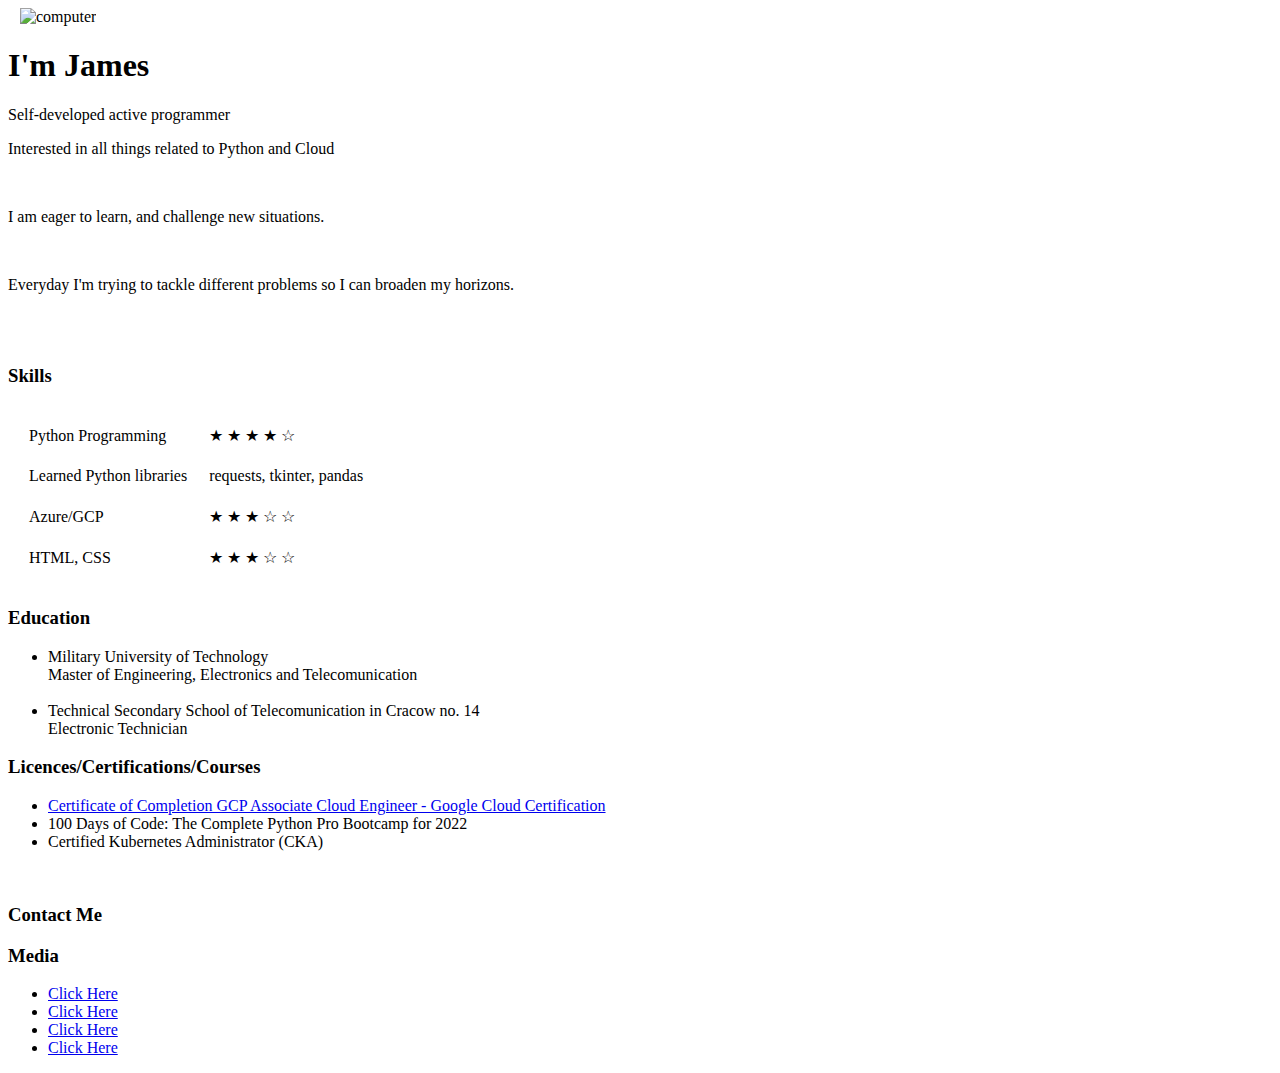
==== index.html @ 2cd56585 "Add files via upload" ====
<!DOCTYPE html>
<html lang="en" dir="ltr">
  <head>
    <meta charset="utf-8">
    <title>James CV Site</title>
    <link rel="stylesheet" href="css/styles.css">
    <link rel="icon" href="favicon.ico">
    <link rel="preconnect" href="https://fonts.googleapis.com">
    <link rel="preconnect" href="https://fonts.gstatic.com" crossorigin>
    <link href="https://fonts.googleapis.com/css2?family=Dancing+Script&display=swap" rel="stylesheet">
    <link rel="preconnect" href="https://fonts.googleapis.com">
    <link rel="preconnect" href="https://fonts.gstatic.com" crossorigin>
    <link href="https://fonts.googleapis.com/css2?family=Caveat:wght@500&display=swap" rel="stylesheet">
  </head>
  <body>
    <div class="top_container">
      <img class="mountain" src="css/images/blue_mountain.jpg" alt="">
      <img class="self_photo" src="css/images/my_photo_cv.png" alt="">
      <img class="circle" src="css/images/rec.png" alt="">
      <img class="computer" src="css/images/coding.png" alt="computer">
      <h1 class="header1">I'm James</h1>
      <p class="parag1">Self-developed active programmer</p>
      <p class="parag2">Interested in all things related to Python and Cloud</p><br>
      <p class="parag3">I am eager to learn, and challenge new situations.</p><br>
      <p class="parag4">Everyday I'm trying to tackle different problems so I can broaden my horizons.</p>
      <img class="top-cloud" src="css/images/cloud.png" alt="">
      <img class="middle-cloud" src="css/images/cloud.png" alt="">
      <img class="bottom-cloud" src="css/images/cloud.png" alt="">
    </div>
    <div class="middle_container">
      <img class="circle1" src="css/images/circle1.png" alt="">
      <img class="circle2" src="css/images/circle1.png" alt="">
      <img class="circle3" src="css/images/circle1.png" alt="">
      <img class="education" src="css/images/education.png" alt="">
      <img class="skills "src="css/images/knowledge.png" alt="">
      <img class="certificate" src="css/images/patent.png" alt="">
      <h3 class="header2">Skills</h3>
      <table class="table1" cellspacing=20>
        <thead>
        </thead>
        <tbody>
          <tr class="tr1">
            <td>Python Programming</td>
            <td><span>&#9733 &#9733 &#9733 &#9733 &#9734</span></td>
          </tr>
          <tr class="tr2">
            <td>Learned Python libraries</td>
            <td>requests, tkinter, pandas</td>
          </tr>
          <tr class="tr3">
            <td>Azure/GCP</td>
            <td><span>&#9733 &#9733 &#9733 &#9734 &#9734</span></td>
          </tr>
          <tr class="tr4">
            <td>HTML, CSS</td>
            <td><span>&#9733 &#9733 &#9733 &#9734 &#9734</span></td>
          </tr>
        </tbody>
      </table>
      <h3 class="header3">Education</h3>
      <ul class="dotted-list">
        <li class="ele1">Military University of Technology <br> Master of Engineering, Electronics and Telecomunication</li>
        <br>
        <li class="ele2">Technical Secondary School of Telecomunication in Cracow no. 14<br>Electronic Technician</li>
      </ul>
      <h3 class="header4"><b>Licences/Certifications/Courses</b></h3>
      <ul class="dotted-list2">
        <li class = "ele3"><a href="https://www.udemy.com/certificate/UC-1d895f3c-7811-435c-856f-5becfcac825b/">Certificate of Completion GCP Associate Cloud Engineer - Google Cloud Certification</a></li>
        <li class = "ele4">100 Days of Code: The Complete Python Pro Bootcamp for 2022</li>
        <li class = "ele5">Certified Kubernetes Administrator (CKA)</li>
      </ul>
    </div>
    <div class="bottom_container">
      <img class="contact" src="css/images/contact.png" alt="">
      <img class= "fb" src="css/images/facebook.png" alt="">
      <img class= "lin" src="css/images/linkedin.png" alt="">
      <img class="git" src="css/images/git.png" alt="">
      <img class="media" src="css/images/media.png" alt="">
      <img class="mail" src="css/images/gmail.png" alt="">
      <h3 class="header5">Contact Me</h3>
      <h3 class="header6">Media</h3>
      <ul class="list1">
        <li class="ele6"><a href="contactme.html">Click Here</a></li>
        <li class="ele7"><a href="https://www.facebook.com/profile.php?id=100079107162012">Click Here</a></li>
        <li class="ele8"><a href="https://www.linkedin.com/in/jakub-hoborowicz-12104321a/">Click Here</a></li>
        <li class="ele9"><a href="https://github.com/Jaksaa" target="">Click Here</a></li>
      </ul>
    </div>
  </body>
</html>
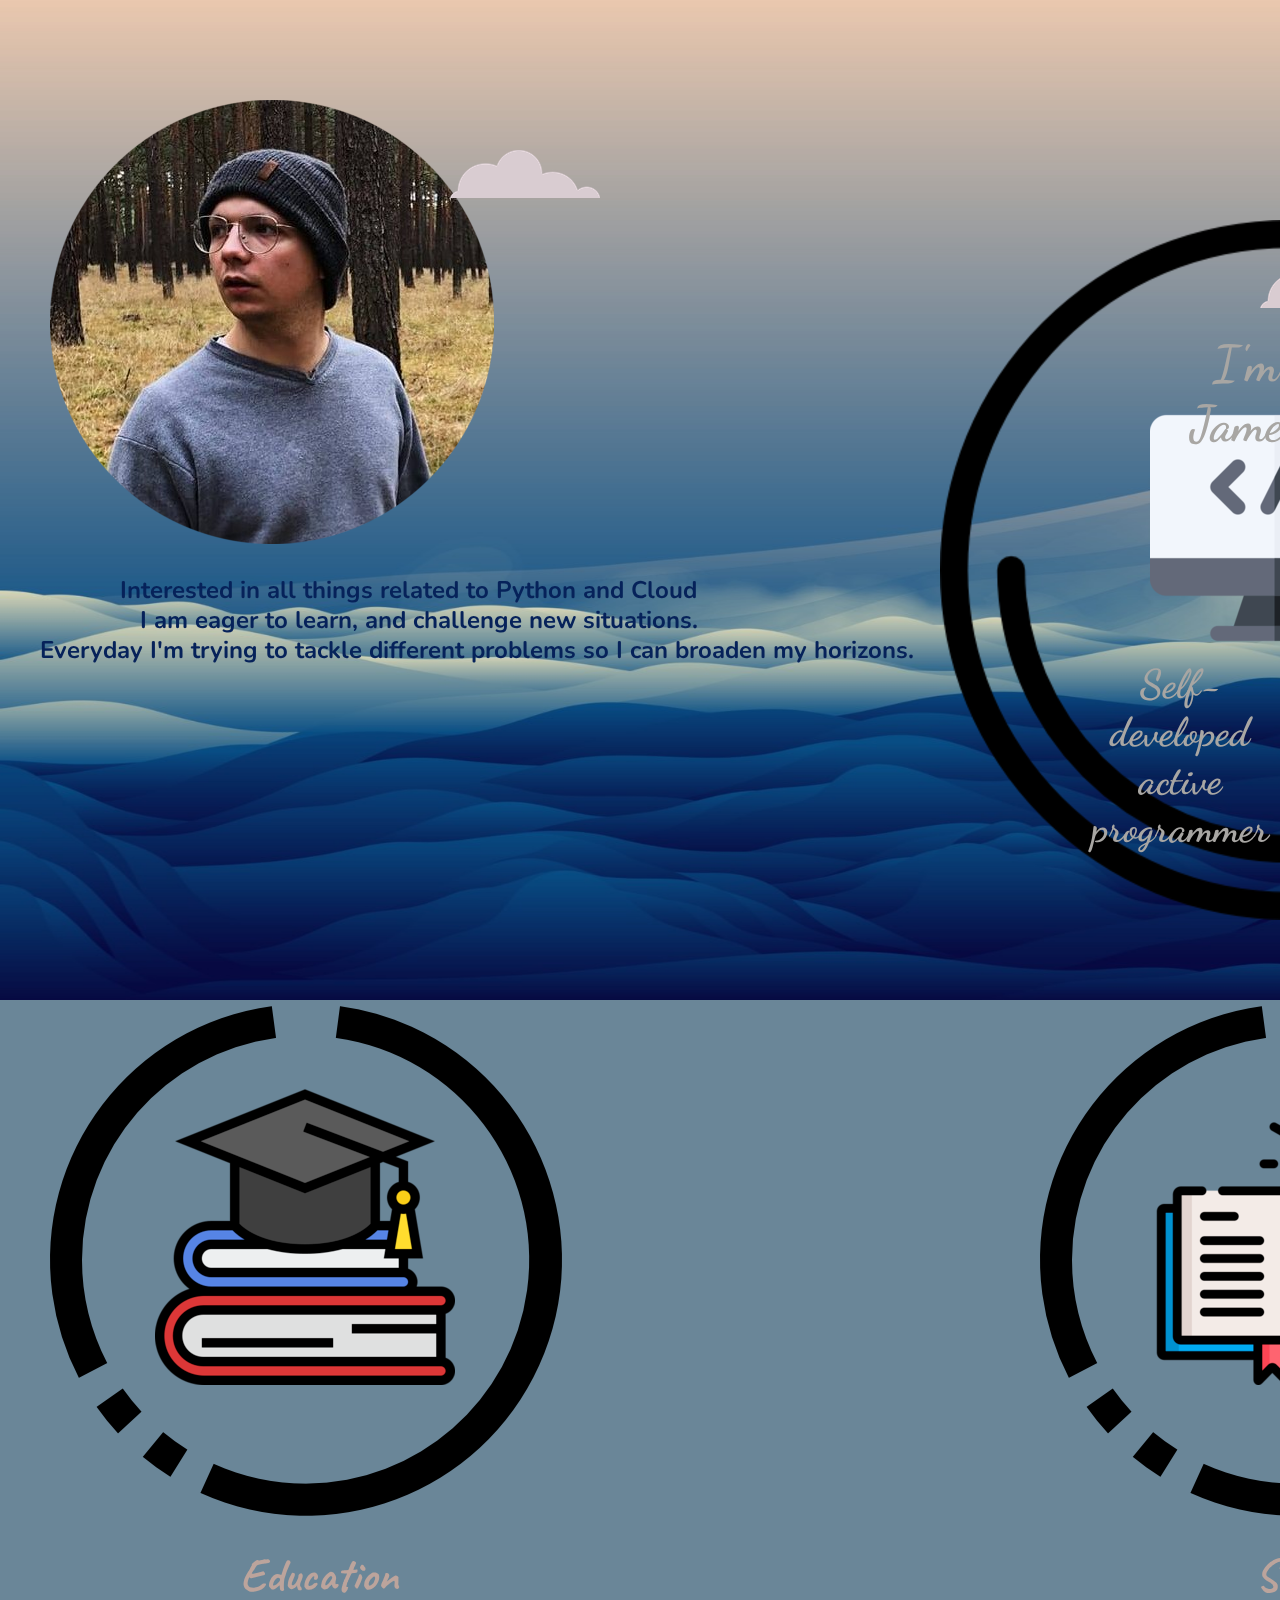
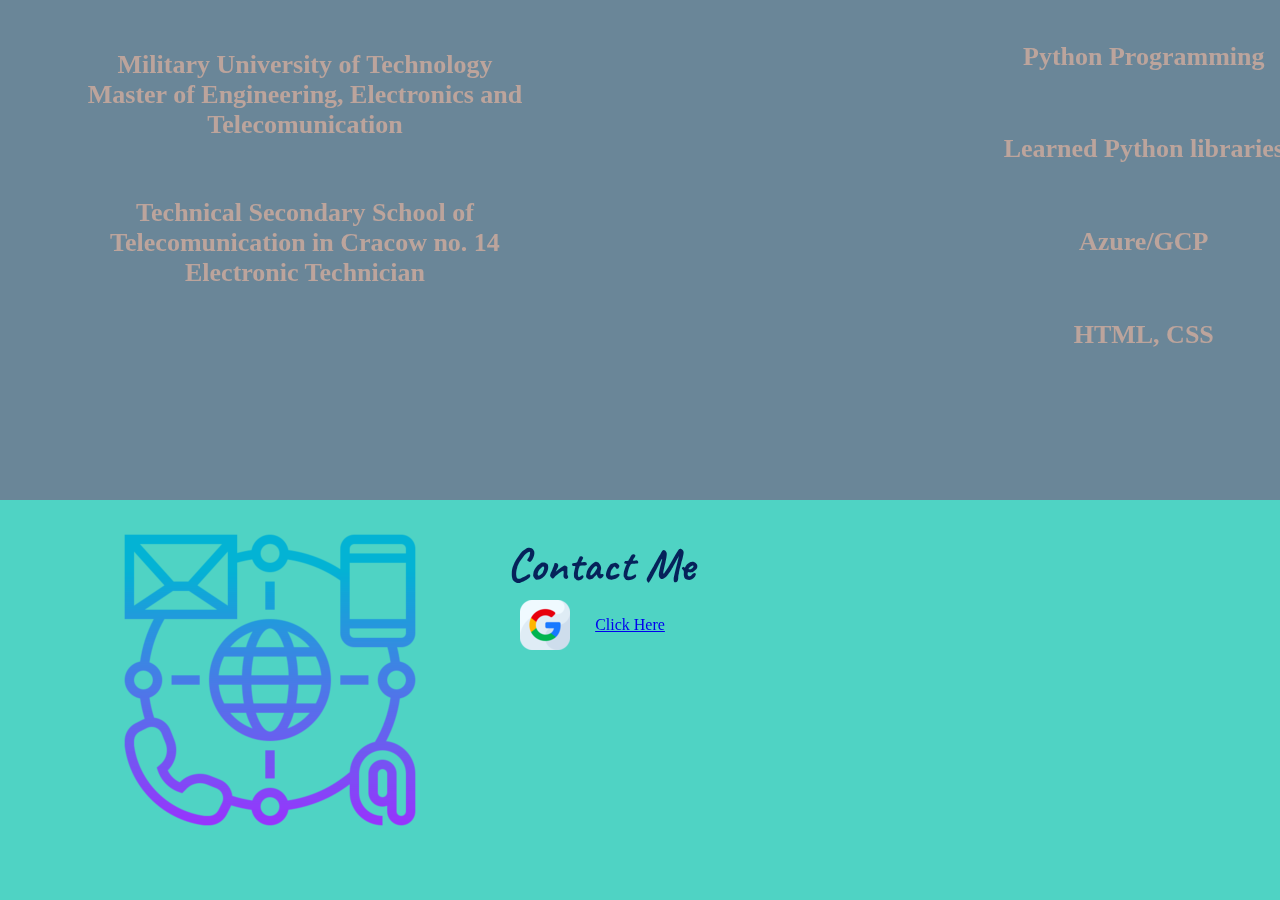
==== commit 2c41b80b: "Update index.html" ====
--- a/index.html
+++ b/index.html
@@ -11,6 +11,9 @@
     <link rel="preconnect" href="https://fonts.googleapis.com">
     <link rel="preconnect" href="https://fonts.gstatic.com" crossorigin>
     <link href="https://fonts.googleapis.com/css2?family=Caveat:wght@500&display=swap" rel="stylesheet">
+    <link rel="preconnect" href="https://fonts.googleapis.com">
+    <link rel="preconnect" href="https://fonts.gstatic.com" crossorigin>
+    <link href="https://fonts.googleapis.com/css2?family=Nunito:wght@200&display=swap" rel="stylesheet">
   </head>
   <body>
     <div class="top_container">
--- a/css/styles.css
+++ b/css/styles.css
@@ -0,0 +1,413 @@
+body {
+  text-align: center;
+    margin: 0 auto;
+    min-width: 1500px;
+}
+
+
+.top_container {
+  height: 1605px;
+  min-width: 1500 px;
+}
+
+
+.self_photo {
+  position: absolute;
+  left: 50px;
+  top: 100px;
+}
+
+.mountain {
+  position: absolute;
+  width: 2505px;
+  height: 1000px;
+  min-width: 1500px;
+  left: 0px;
+}
+
+
+.circle {
+  position: absolute;
+  top: 220px;
+  left: 940px;
+  mix-blend-mode: multiply;
+}
+
+.computer {
+  position: absolute;
+  left: 1150px;
+  top: 400px;
+  }
+
+
+.header1 {
+  position: absolute;
+  top: 300px;
+  left: 1190px;
+  font-size: 50px;
+  font-family: 'Dancing Script', cursive;
+  color: #a8a6a3;
+}
+
+.parag1 {
+  position: absolute;
+  top: 620px;
+  margin-left: 1080px;
+  font-size: 40px;
+  font-family: 'Dancing Script', cursive;
+  color: #a8a6a3;
+  font-weight: bold;
+}
+
+.parag2  {
+  position: absolute;
+  top: 550px;
+  margin-left: 120px;
+  font-size: 24px;
+  font-family: 'Nunito', sans-serif;;
+  color:#06225a;
+  font-weight: bold;
+}
+
+.parag3  {
+  position: absolute;
+  top: 580px;
+  margin-left: 140px;
+  font-size: 24px;
+  font-family: 'Nunito', sans-serif;
+  color: #06225a;
+  font-weight: bold;
+}
+
+.parag4  {
+  position: absolute;
+  top: 610px;
+  margin-left: 40px;
+  font-size: 24px;
+  font-family: 'Nunito', sans-serif;
+  color: #06225a;
+  font-weight: bold;
+}
+
+.top-cloud {
+  position: absolute;
+  top: 150px;
+  left: 450px;
+}
+
+.middle-cloud {
+  position: absolute;
+  top: 260px;
+  left: 1260px;
+}
+
+
+.bottom-cloud {
+  position: absolute;
+  top: 150px;
+  left: 2100px;
+}
+
+
+.middle_container {
+  position: absolute;
+  top: 1000px;
+  left: 0px;
+  height: 1200px;
+  width: 2505px;
+  min-width: 2505px;
+  background-color: #6a8698;
+}
+
+
+.education {
+  position: absolute;
+  left: 155px;
+  top: 85px;
+}
+
+.circle1 {
+  position: absolute;
+  left:50px;
+  top: 5px;
+}
+
+
+.skills {
+  position: absolute;
+  top: 85px;
+  left: 1138px;
+}
+
+.circle2 {
+  position: absolute;
+  top: 5px;
+  left:1040px;
+
+}
+
+
+
+.certificate {
+  position: absolute;
+  top: 130px;
+  left: 2060px;
+}
+
+
+.circle3 {
+  position: absolute;
+  top: 5px;
+  left:1920px;
+}
+
+
+
+.table1 {
+  position: absolute;
+  width: 25%;
+  left: 630px;
+  top: 820px;
+}
+
+.header2 {
+  position: absolute;
+  top: 500px;
+  left: 1255px;
+  font-size: 46px;
+  color: #bca49c;
+  font-family: 'Caveat', cursive;
+}
+
+.header3 {
+    position: absolute;
+    width: 100px;
+    left: 240px;
+    top:500px;
+    font-size: 46px;
+    color: #bca49c;
+    font-family: 'Caveat', cursive;
+}
+
+.header4{
+    position: absolute;
+    width: 100px;
+    left: 1950px;
+    top:500px;
+    font-size: 46px;
+    color: #bca49c;
+    font-family: 'Caveat', cursive;
+}
+
+
+.tr1 {
+  position: relative;
+  left: 350px;
+  bottom: 200px;
+  color: #bca49c;
+  font-size: 26px;
+  font-weight: bold;
+}
+
+.tr2 {
+  position: relative;
+  left: 350px;
+  bottom: 160px;
+  color: #bca49c;
+  font-size: 26px;
+  font-weight: bold;
+}
+
+.tr3 {
+  position: relative;
+  left: 350px;
+  bottom: 120px;
+  color: #bca49c;
+  font-size: 26px;
+  font-weight: bold;
+}
+.tr4 {
+  position: relative;
+  left: 350px;
+  bottom: 80px;
+  color: #bca49c;
+  font-size: 26px;
+  font-weight: bold;
+}
+
+
+.dotted-list {
+  position: absolute;
+  top: 800px;
+  left: -900px;
+  margin-top: 50px;
+
+}
+
+.ele1 {
+  width: 450px;
+  position: relative;
+  left: 940px;
+  bottom: 200px;
+  list-style-type: none;
+  margin-bottom: 40px;
+  color: #bca49c;
+  font-size: 26px;
+  font-weight: bold;
+}
+
+.ele2 {
+  width: 450px;
+  position: relative;
+  left: 940px;
+  bottom: 200px;
+  list-style-type: none;
+  color: #bca49c;
+  font-size: 26px;
+  font-weight: bold;
+}
+
+
+.ele3 {
+  width: 450px;
+  position: relative;
+  left: 1930px;
+  top: 600px;
+  list-style-type: none;
+  margin-top: 40px;
+  margin-bottom: 60px;
+  color: #bca49c;
+  font-size: 26px;
+  font-weight: bold;
+}
+
+.ele4 {
+  width: 450px;
+  position: relative;
+  left: 1930px;
+  top: 600px;
+  list-style-type: none;
+  margin-top: 40px;
+  margin-bottom: 60px;
+  color: #bca49c;
+  font-size: 26px;
+  font-weight: bold;
+}
+
+.ele5 {
+  width: 450px;
+  position: relative;
+  left: 1930px;
+  top: 600px;
+  list-style-type: none;
+  margin-top: 40px;
+  margin-bottom: 40px;
+  color: #bca49c;
+  font-size: 26px;
+  font-weight: bold;
+}
+
+.bottom_container {
+  position: absolute;
+  top: 2100px;
+  height: 400px;
+  width: 2505px;
+  background-color: #4FD3C4;
+}
+
+
+.contact {
+  position: absolute;
+  top: 30px;
+  left: 120px;
+}
+
+.media {
+  position: absolute;
+  top: 30px;
+  left: 2100px;
+}
+
+.header5 {
+  position: absolute;
+  width: 200px;
+  left: 500px;
+  top:-10px;
+  font-size: 46px;
+  color: #06225a;
+  font-family: 'Caveat', cursive;
+}
+
+.mail {
+  position: absolute;
+  top: 100px;
+  left: 520px;
+}
+
+.ele6 {
+  position: absolute;
+  width: 80px;
+  top:-30px;
+  left: 130px;
+  list-style-type: none;
+}
+
+.header6 {
+  position: absolute;
+  width: 200px;
+  left: 1850px;
+  top:-10px;
+  font-size: 46px;
+  color: #06225a;
+  font-family: 'Caveat', cursive;
+}
+
+.list1 {
+  position: absolute;
+  top: 130px;
+  left: 460px;
+}
+
+.fb {
+  position: absolute;
+  top: 100px;
+  left: 1900px;
+}
+
+.ele7 {
+  position: absolute;
+  width: 80px;
+  top:-30px;
+  left: 1500px;
+  list-style-type: none;
+}
+
+.lin {
+  position: absolute;
+  top: 160px;
+  left: 1900px;
+}
+
+.ele8 {
+  position: absolute;
+  width: 80px;
+  top:30px;
+  left: 1500px;
+  list-style-type: none;
+}
+
+
+.git {
+  position: absolute;
+  top: 220px;
+  left: 1900px;
+}
+
+
+.ele9 {
+  position: absolute;
+  width: 80px;
+  top:90px;
+  left: 1500px;
+  list-style-type: none;
+}
